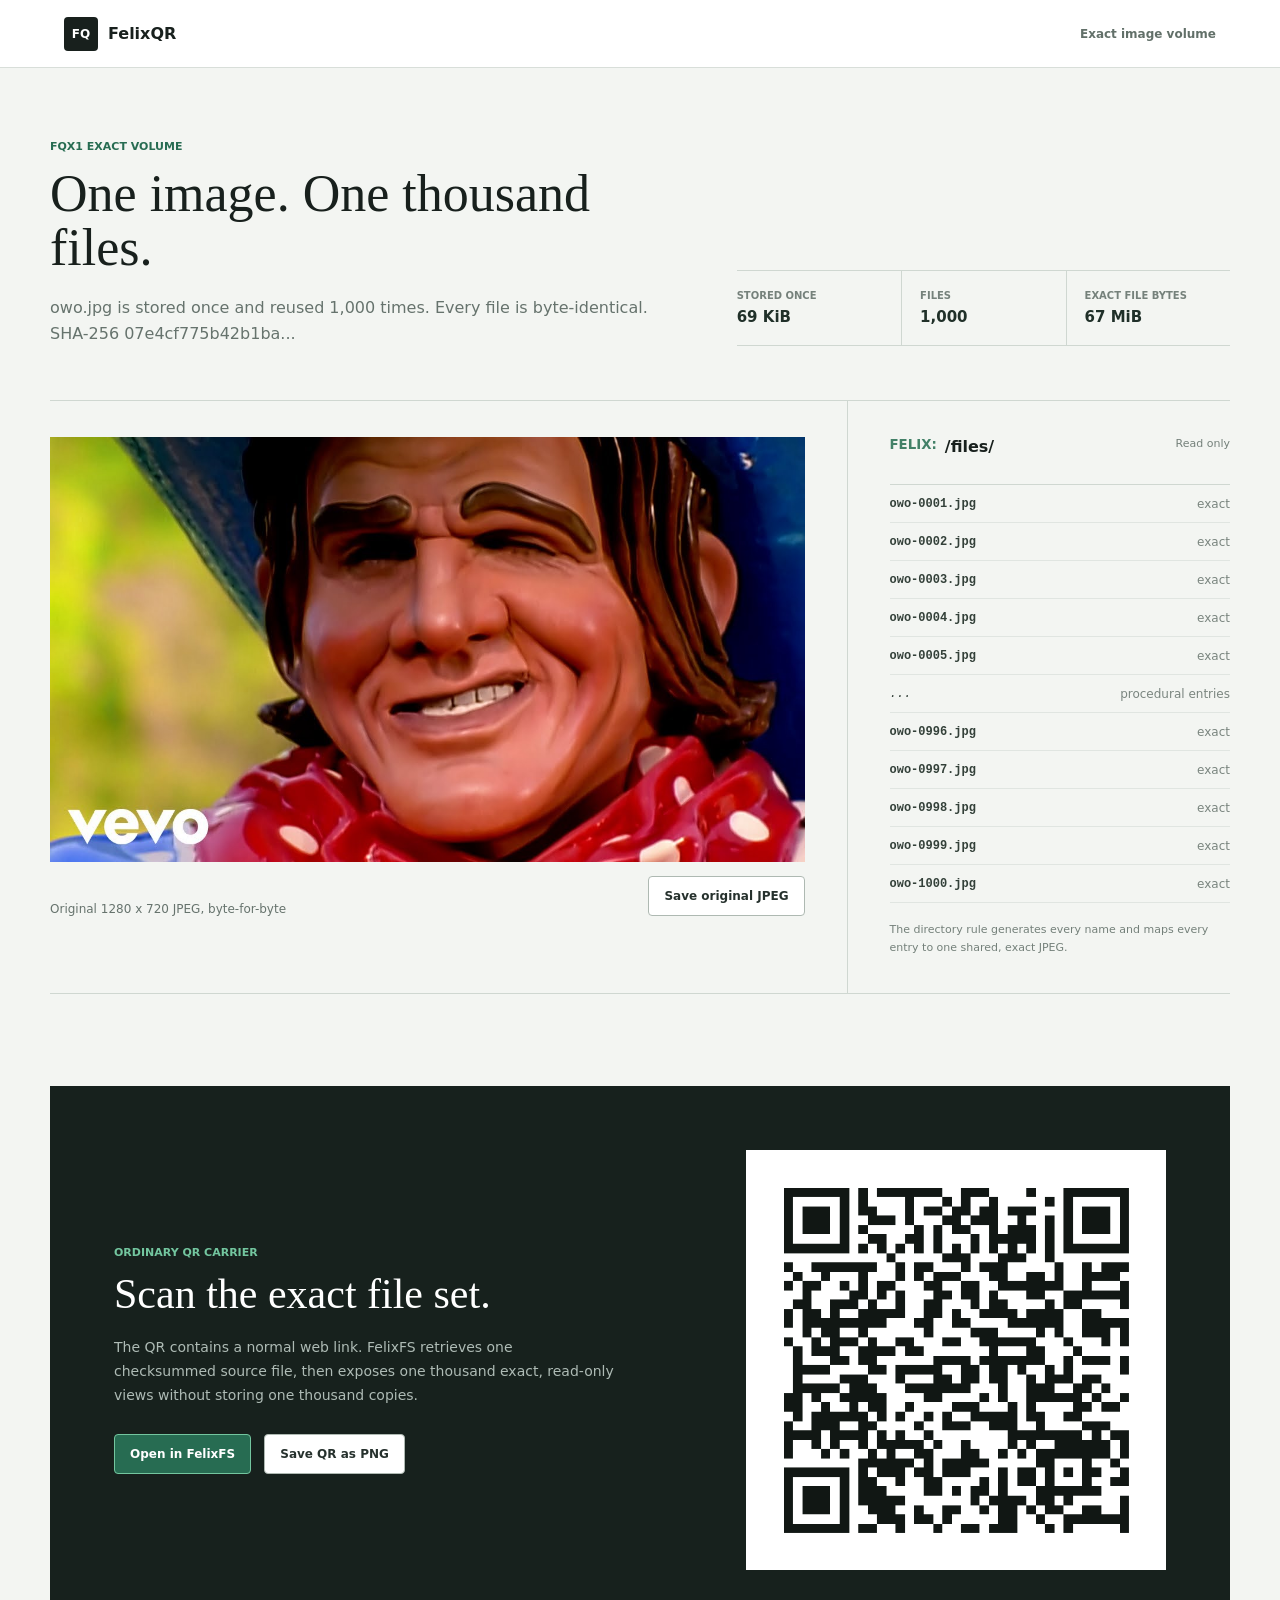
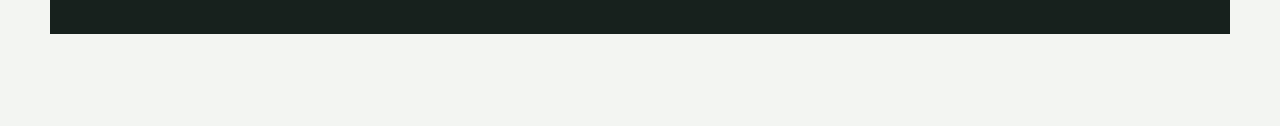
==== open/image/index.html @ 57d0bbc4 "Publish FelixQR site" ====
<!doctype html>
<html lang="en">
<head>
  <meta charset="utf-8">
  <meta name="viewport" content="width=device-width,initial-scale=1">
  <meta name="theme-color" content="#f3f5f2">
  <title>FelixFS Exact Image Set</title>
  <link rel="stylesheet" href="image.css?v=4">
</head>
<body>
  <header>
    <a href="../" aria-label="Back to FelixQR"><span>FQ</span> FelixQR</a>
    <strong>Exact image volume</strong>
  </header>

  <main>
    <section class="intro" aria-labelledby="page-title">
      <div>
        <p class="eyebrow">FQX1 exact volume</p>
        <h1 id="page-title">One image. One thousand files.</h1>
        <p id="status" aria-live="polite">Reading the exact file set...</p>
      </div>
      <dl>
        <div><dt>Stored once</dt><dd id="model-size">...</dd></div>
        <div><dt>Files</dt><dd id="file-count">...</dd></div>
        <div><dt>Exact file bytes</dt><dd id="logical-size">...</dd></div>
      </dl>
    </section>

    <section class="workspace" aria-label="Decoded geometric image and procedural directory">
      <figure>
        <img id="preview" width="1280" height="720" alt="Exact image decoded from FelixQR">
        <figcaption>
          <span>Original 1280 x 720 JPEG, byte-for-byte</span>
          <button id="save-image" type="button" disabled>Save original JPEG</button>
        </figcaption>
      </figure>

      <div class="directory">
        <div class="directory-head">
          <div><small>FELIX:</small><strong>/files/</strong></div>
          <span>Read only</span>
        </div>
        <ol id="files" aria-label="Procedurally generated files"></ol>
        <p>The directory rule generates every name and maps every entry to one shared, exact JPEG.</p>
      </div>
    </section>

    <section class="carrier" aria-labelledby="carrier-title">
      <div>
        <p class="eyebrow">Ordinary QR carrier</p>
        <h2 id="carrier-title">Scan the exact file set.</h2>
        <p>The QR contains a normal web link. FelixFS retrieves one checksummed source file, then exposes one thousand exact, read-only views without storing one thousand copies.</p>
        <a class="button primary" id="open-app" hidden>Open in FelixFS</a>
        <button id="save-qr" type="button" disabled>Save QR as PNG</button>
      </div>
      <canvas id="qr" width="520" height="520" aria-label="QR code containing the FelixFS image geometry"></canvas>
    </section>
  </main>

  <script src="../qrcode.bundle.js?v=4"></script>
  <script src="image.js?v=3"></script>
</body>
</html>
---- open/image/image.css ----
:root {
  color: #18201d;
  background: #f3f5f2;
  font-family: Inter, ui-sans-serif, system-ui, -apple-system, BlinkMacSystemFont, "Segoe UI", sans-serif;
  font-synthesis: none;
}

* { box-sizing: border-box; }
body { margin: 0; min-width: 0; }

header {
  min-height: 68px;
  padding: 0 5vw;
  display: flex;
  align-items: center;
  justify-content: space-between;
  border-bottom: 1px solid #d8ded9;
  background: #fff;
}

header a { display: flex; align-items: center; gap: 10px; color: inherit; font-weight: 750; text-decoration: none; }
header a span { width: 34px; height: 34px; display: grid; place-items: center; border-radius: 4px; background: #18201d; color: #fff; font-size: 12px; }
header strong { color: #627069; font-size: 12px; }

main { width: min(1180px, calc(100% - 48px)); margin: 0 auto; }
.intro { padding: 72px 0 54px; display: grid; grid-template-columns: 1fr minmax(420px, .8fr); align-items: end; gap: 70px; }
.eyebrow { margin: 0 0 14px; color: #276c52; font-size: 11px; font-weight: 780; text-transform: uppercase; }
h1, h2 { margin: 0; font: 500 52px/1.04 Georgia, "Times New Roman", serif; }
h2 { font-size: 42px; }
#status { margin: 20px 0 0; color: #66736d; line-height: 1.6; }

dl { margin: 0; display: grid; grid-template-columns: repeat(3, 1fr); border-top: 1px solid #cfd7d1; border-bottom: 1px solid #cfd7d1; }
dl div { padding: 19px 18px; }
dl div:first-child { padding-left: 0; }
dl div + div { border-left: 1px solid #cfd7d1; }
dt { color: #75817b; font-size: 10px; font-weight: 750; text-transform: uppercase; }
dd { margin: 7px 0 0; color: #203029; font-size: 15px; font-weight: 760; }

.workspace { display: grid; grid-template-columns: minmax(0, 1.35fr) minmax(300px, .65fr); border-top: 1px solid #cfd7d1; border-bottom: 1px solid #cfd7d1; }
figure { min-width: 0; margin: 0; padding: 36px 42px 36px 0; }
#preview { width: 100%; height: auto; display: block; aspect-ratio: 16 / 9; object-fit: contain; background: #101713; }
figcaption { min-height: 54px; display: flex; align-items: end; justify-content: space-between; gap: 18px; color: #66736d; font-size: 12px; }

button, .button { min-height: 40px; padding: 0 15px; display: inline-flex; align-items: center; justify-content: center; border: 1px solid #aeb9b2; border-radius: 4px; background: #fff; color: #26312d; font: inherit; font-size: 12px; font-weight: 720; text-decoration: none; cursor: pointer; }
.button.primary { margin-right: 8px; border-color: #73c69f; background: #276c52; color: #fff; }
button:disabled { color: #98a19c; cursor: default; }

.directory { min-width: 0; padding: 36px 0 36px 42px; border-left: 1px solid #cfd7d1; }
.directory-head { height: 48px; display: flex; align-items: start; justify-content: space-between; border-bottom: 1px solid #cfd7d1; }
.directory-head div { display: flex; gap: 8px; }
.directory-head small { color: #438168; font-weight: 780; }
.directory-head span { color: #74807a; font-size: 11px; }
.directory ol { margin: 0; padding: 0; list-style: none; }
.directory li { min-height: 38px; display: flex; align-items: center; justify-content: space-between; border-bottom: 1px solid #e0e5e1; color: #334039; font: 12px ui-monospace, SFMono-Regular, Consolas, monospace; }
.directory li span { color: #7a857f; font-family: Inter, ui-sans-serif, system-ui, sans-serif; }
.directory p { margin: 18px 0 0; color: #74807a; font-size: 11px; line-height: 1.6; }

.carrier { margin: 92px 0; padding: 64px; display: grid; grid-template-columns: 1fr 420px; align-items: center; gap: 90px; background: #17211d; color: #eaf1ed; }
.carrier > div { min-width: 0; }
.carrier .eyebrow { color: #73c69f; }
.carrier h2 { color: #fff; }
.carrier p:not(.eyebrow) { max-width: 500px; margin: 20px 0 26px; color: #aebbb5; font-size: 14px; line-height: 1.7; }
#qr { width: 100% !important; height: auto !important; display: block; background: #fff; }

@media (max-width: 820px) {
  main { width: min(680px, calc(100% - 36px)); }
  .intro { grid-template-columns: 1fr; gap: 34px; }
  .workspace { grid-template-columns: 1fr; }
  figure { padding-right: 0; }
  .directory { padding-left: 0; border-top: 1px solid #cfd7d1; border-left: 0; }
  .carrier { padding: 42px; grid-template-columns: minmax(0, 1fr); gap: 42px; }
  #qr { min-width: 0; max-width: 420px; }
}

@media (max-width: 480px) {
  header { min-height: 60px; padding: 0 16px; }
  header strong { display: none; }
  main { width: calc(100% - 32px); }
  .intro { padding: 48px 0 38px; }
  h1 { font-size: 40px; }
  h2 { font-size: 34px; }
  dl { grid-template-columns: 1fr; }
  dl div, dl div:first-child { padding: 14px 0; }
  dl div + div { border-top: 1px solid #cfd7d1; border-left: 0; }
  figcaption { padding: 14px 0; align-items: stretch; flex-direction: column; }
  .carrier { margin: 62px -16px 0; padding: 42px 16px; }
}
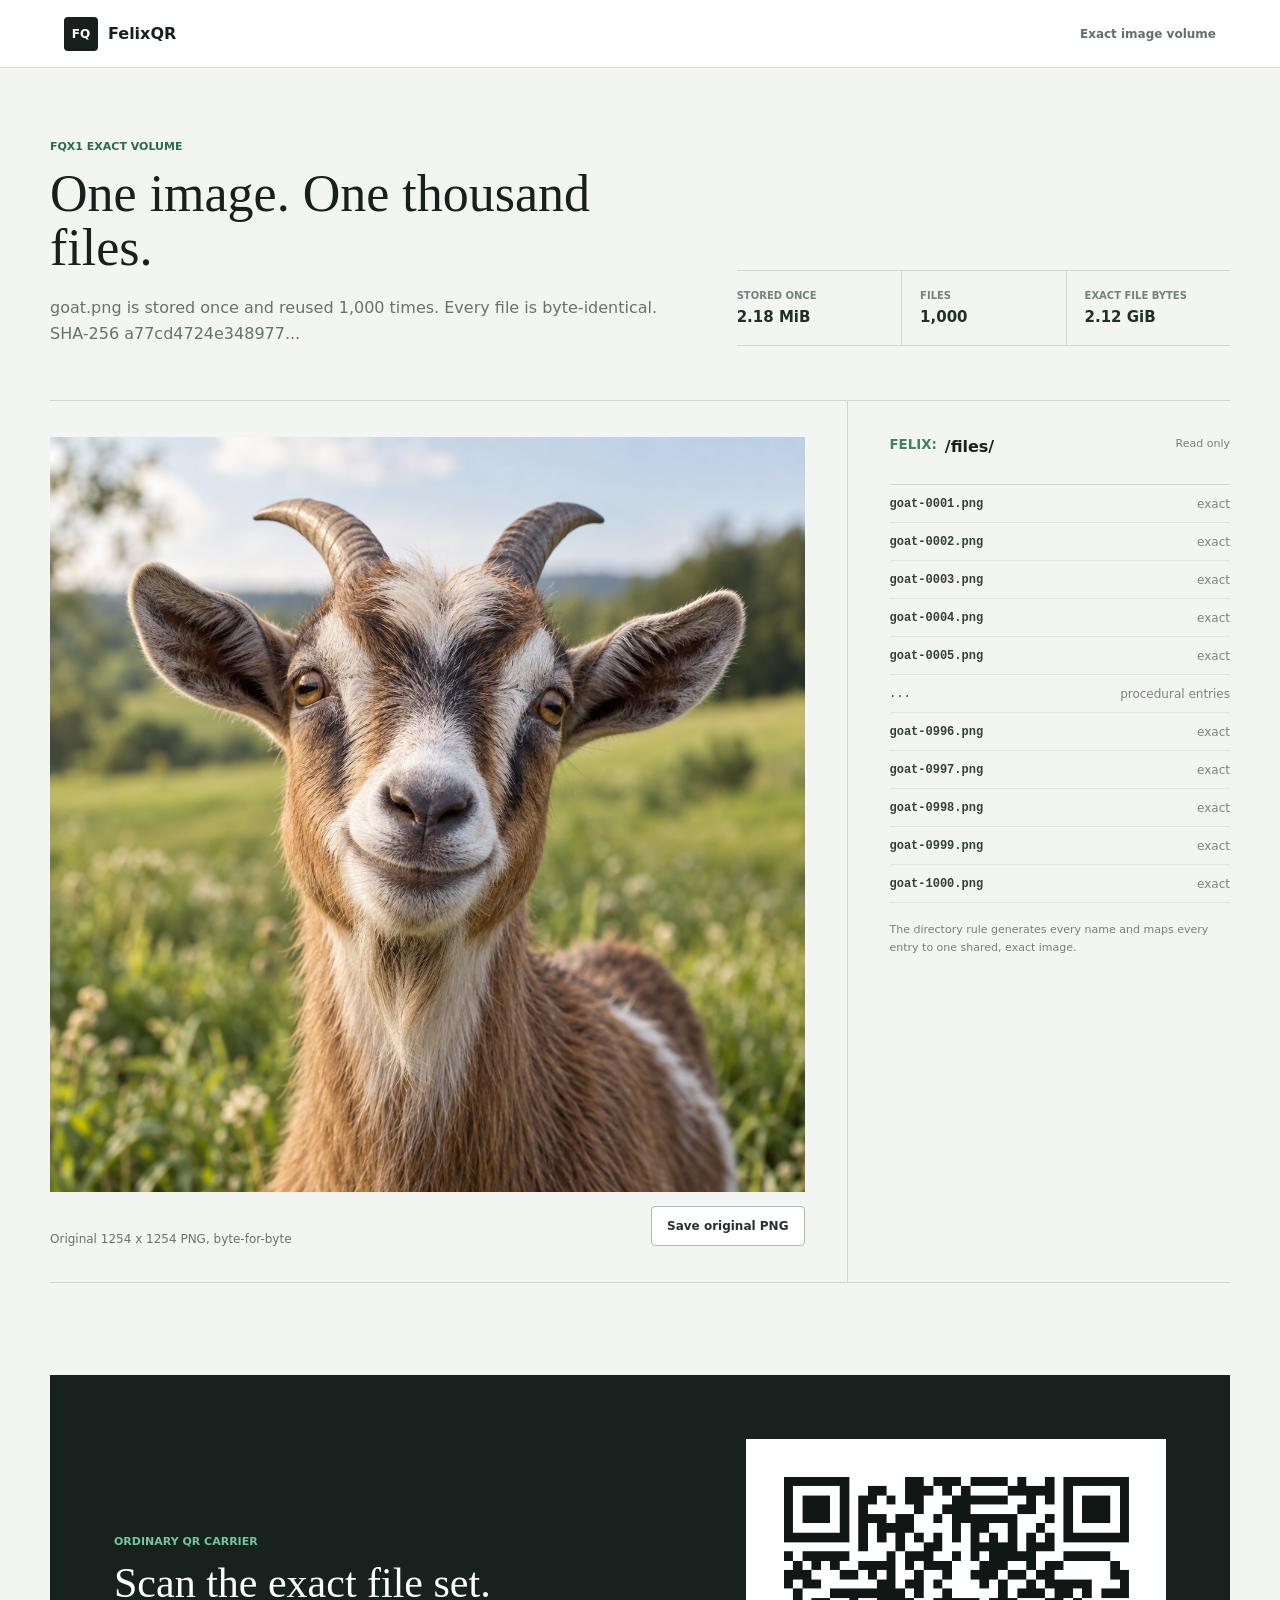
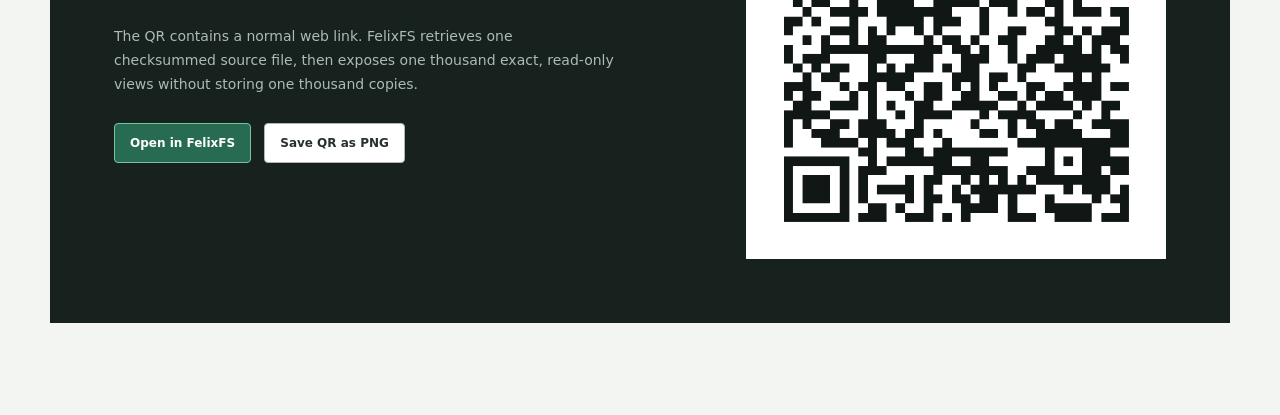
==== commit 6146e675: "Use goat portrait for exact image demo" ====
--- a/open/image/index.html
+++ b/open/image/index.html
@@ -1,64 +1,64 @@
-<!doctype html>
-<html lang="en">
-<head>
-  <meta charset="utf-8">
-  <meta name="viewport" content="width=device-width,initial-scale=1">
-  <meta name="theme-color" content="#f3f5f2">
-  <title>FelixFS Exact Image Set</title>
-  <link rel="stylesheet" href="image.css?v=4">
-</head>
-<body>
-  <header>
-    <a href="../" aria-label="Back to FelixQR"><span>FQ</span> FelixQR</a>
-    <strong>Exact image volume</strong>
-  </header>
-
-  <main>
-    <section class="intro" aria-labelledby="page-title">
-      <div>
-        <p class="eyebrow">FQX1 exact volume</p>
-        <h1 id="page-title">One image. One thousand files.</h1>
-        <p id="status" aria-live="polite">Reading the exact file set...</p>
-      </div>
-      <dl>
-        <div><dt>Stored once</dt><dd id="model-size">...</dd></div>
-        <div><dt>Files</dt><dd id="file-count">...</dd></div>
-        <div><dt>Exact file bytes</dt><dd id="logical-size">...</dd></div>
-      </dl>
-    </section>
-
-    <section class="workspace" aria-label="Decoded geometric image and procedural directory">
-      <figure>
-        <img id="preview" width="1280" height="720" alt="Exact image decoded from FelixQR">
+<!doctype html>
+<html lang="en">
+<head>
+  <meta charset="utf-8">
+  <meta name="viewport" content="width=device-width,initial-scale=1">
+  <meta name="theme-color" content="#f3f5f2">
+  <title>FelixFS Exact Image Set</title>
+  <link rel="stylesheet" href="image.css?v=4">
+</head>
+<body>
+  <header>
+    <a href="../" aria-label="Back to FelixQR"><span>FQ</span> FelixQR</a>
+    <strong>Exact image volume</strong>
+  </header>
+
+  <main>
+    <section class="intro" aria-labelledby="page-title">
+      <div>
+        <p class="eyebrow">FQX1 exact volume</p>
+        <h1 id="page-title">One image. One thousand files.</h1>
+        <p id="status" aria-live="polite">Reading the exact file set...</p>
+      </div>
+      <dl>
+        <div><dt>Stored once</dt><dd id="model-size">...</dd></div>
+        <div><dt>Files</dt><dd id="file-count">...</dd></div>
+        <div><dt>Exact file bytes</dt><dd id="logical-size">...</dd></div>
+      </dl>
+    </section>
+
+    <section class="workspace" aria-label="Decoded geometric image and procedural directory">
+      <figure>
+        <img id="preview" width="1254" height="1254" alt="Exact image decoded from FelixQR">
         <figcaption>
-          <span>Original 1280 x 720 JPEG, byte-for-byte</span>
-          <button id="save-image" type="button" disabled>Save original JPEG</button>
-        </figcaption>
-      </figure>
-
-      <div class="directory">
-        <div class="directory-head">
-          <div><small>FELIX:</small><strong>/files/</strong></div>
-          <span>Read only</span>
-        </div>
-        <ol id="files" aria-label="Procedurally generated files"></ol>
-        <p>The directory rule generates every name and maps every entry to one shared, exact JPEG.</p>
-      </div>
-    </section>
-
-    <section class="carrier" aria-labelledby="carrier-title">
-      <div>
-        <p class="eyebrow">Ordinary QR carrier</p>
-        <h2 id="carrier-title">Scan the exact file set.</h2>
-        <p>The QR contains a normal web link. FelixFS retrieves one checksummed source file, then exposes one thousand exact, read-only views without storing one thousand copies.</p>
-        <a class="button primary" id="open-app" hidden>Open in FelixFS</a>
-        <button id="save-qr" type="button" disabled>Save QR as PNG</button>
-      </div>
-      <canvas id="qr" width="520" height="520" aria-label="QR code containing the FelixFS image geometry"></canvas>
-    </section>
-  </main>
-
-  <script src="../qrcode.bundle.js?v=4"></script>
-  <script src="image.js?v=3"></script>
-</body>
-</html>
+          <span id="image-caption">Original image, byte-for-byte</span>
+          <button id="save-image" type="button" disabled>Save original image</button>
+        </figcaption>
+      </figure>
+
+      <div class="directory">
+        <div class="directory-head">
+          <div><small>FELIX:</small><strong>/files/</strong></div>
+          <span>Read only</span>
+        </div>
+        <ol id="files" aria-label="Procedurally generated files"></ol>
+        <p>The directory rule generates every name and maps every entry to one shared, exact image.</p>
+      </div>
+    </section>
+
+    <section class="carrier" aria-labelledby="carrier-title">
+      <div>
+        <p class="eyebrow">Ordinary QR carrier</p>
+        <h2 id="carrier-title">Scan the exact file set.</h2>
+        <p>The QR contains a normal web link. FelixFS retrieves one checksummed source file, then exposes one thousand exact, read-only views without storing one thousand copies.</p>
+        <a class="button primary" id="open-app" hidden>Open in FelixFS</a>
+        <button id="save-qr" type="button" disabled>Save QR as PNG</button>
+      </div>
+      <canvas id="qr" width="520" height="520" aria-label="QR code containing the FelixFS image geometry"></canvas>
+    </section>
+  </main>
+
+  <script src="../qrcode.bundle.js?v=4"></script>
+  <script src="image.js?v=4"></script>
+</body>
+</html>
--- a/open/image/image.css
+++ b/open/image/image.css
@@ -1,87 +1,87 @@
-:root {
-  color: #18201d;
-  background: #f3f5f2;
-  font-family: Inter, ui-sans-serif, system-ui, -apple-system, BlinkMacSystemFont, "Segoe UI", sans-serif;
-  font-synthesis: none;
-}
-
-* { box-sizing: border-box; }
-body { margin: 0; min-width: 0; }
-
-header {
-  min-height: 68px;
-  padding: 0 5vw;
-  display: flex;
-  align-items: center;
-  justify-content: space-between;
-  border-bottom: 1px solid #d8ded9;
-  background: #fff;
-}
-
-header a { display: flex; align-items: center; gap: 10px; color: inherit; font-weight: 750; text-decoration: none; }
-header a span { width: 34px; height: 34px; display: grid; place-items: center; border-radius: 4px; background: #18201d; color: #fff; font-size: 12px; }
-header strong { color: #627069; font-size: 12px; }
-
-main { width: min(1180px, calc(100% - 48px)); margin: 0 auto; }
-.intro { padding: 72px 0 54px; display: grid; grid-template-columns: 1fr minmax(420px, .8fr); align-items: end; gap: 70px; }
-.eyebrow { margin: 0 0 14px; color: #276c52; font-size: 11px; font-weight: 780; text-transform: uppercase; }
-h1, h2 { margin: 0; font: 500 52px/1.04 Georgia, "Times New Roman", serif; }
-h2 { font-size: 42px; }
-#status { margin: 20px 0 0; color: #66736d; line-height: 1.6; }
-
-dl { margin: 0; display: grid; grid-template-columns: repeat(3, 1fr); border-top: 1px solid #cfd7d1; border-bottom: 1px solid #cfd7d1; }
-dl div { padding: 19px 18px; }
-dl div:first-child { padding-left: 0; }
-dl div + div { border-left: 1px solid #cfd7d1; }
-dt { color: #75817b; font-size: 10px; font-weight: 750; text-transform: uppercase; }
-dd { margin: 7px 0 0; color: #203029; font-size: 15px; font-weight: 760; }
-
-.workspace { display: grid; grid-template-columns: minmax(0, 1.35fr) minmax(300px, .65fr); border-top: 1px solid #cfd7d1; border-bottom: 1px solid #cfd7d1; }
-figure { min-width: 0; margin: 0; padding: 36px 42px 36px 0; }
-#preview { width: 100%; height: auto; display: block; aspect-ratio: 16 / 9; object-fit: contain; background: #101713; }
-figcaption { min-height: 54px; display: flex; align-items: end; justify-content: space-between; gap: 18px; color: #66736d; font-size: 12px; }
-
-button, .button { min-height: 40px; padding: 0 15px; display: inline-flex; align-items: center; justify-content: center; border: 1px solid #aeb9b2; border-radius: 4px; background: #fff; color: #26312d; font: inherit; font-size: 12px; font-weight: 720; text-decoration: none; cursor: pointer; }
-.button.primary { margin-right: 8px; border-color: #73c69f; background: #276c52; color: #fff; }
-button:disabled { color: #98a19c; cursor: default; }
-
-.directory { min-width: 0; padding: 36px 0 36px 42px; border-left: 1px solid #cfd7d1; }
-.directory-head { height: 48px; display: flex; align-items: start; justify-content: space-between; border-bottom: 1px solid #cfd7d1; }
-.directory-head div { display: flex; gap: 8px; }
-.directory-head small { color: #438168; font-weight: 780; }
-.directory-head span { color: #74807a; font-size: 11px; }
-.directory ol { margin: 0; padding: 0; list-style: none; }
-.directory li { min-height: 38px; display: flex; align-items: center; justify-content: space-between; border-bottom: 1px solid #e0e5e1; color: #334039; font: 12px ui-monospace, SFMono-Regular, Consolas, monospace; }
-.directory li span { color: #7a857f; font-family: Inter, ui-sans-serif, system-ui, sans-serif; }
-.directory p { margin: 18px 0 0; color: #74807a; font-size: 11px; line-height: 1.6; }
-
-.carrier { margin: 92px 0; padding: 64px; display: grid; grid-template-columns: 1fr 420px; align-items: center; gap: 90px; background: #17211d; color: #eaf1ed; }
-.carrier > div { min-width: 0; }
-.carrier .eyebrow { color: #73c69f; }
-.carrier h2 { color: #fff; }
-.carrier p:not(.eyebrow) { max-width: 500px; margin: 20px 0 26px; color: #aebbb5; font-size: 14px; line-height: 1.7; }
-#qr { width: 100% !important; height: auto !important; display: block; background: #fff; }
-
-@media (max-width: 820px) {
-  main { width: min(680px, calc(100% - 36px)); }
-  .intro { grid-template-columns: 1fr; gap: 34px; }
-  .workspace { grid-template-columns: 1fr; }
-  figure { padding-right: 0; }
-  .directory { padding-left: 0; border-top: 1px solid #cfd7d1; border-left: 0; }
-  .carrier { padding: 42px; grid-template-columns: minmax(0, 1fr); gap: 42px; }
-  #qr { min-width: 0; max-width: 420px; }
-}
-
-@media (max-width: 480px) {
-  header { min-height: 60px; padding: 0 16px; }
-  header strong { display: none; }
-  main { width: calc(100% - 32px); }
-  .intro { padding: 48px 0 38px; }
-  h1 { font-size: 40px; }
-  h2 { font-size: 34px; }
-  dl { grid-template-columns: 1fr; }
-  dl div, dl div:first-child { padding: 14px 0; }
-  dl div + div { border-top: 1px solid #cfd7d1; border-left: 0; }
-  figcaption { padding: 14px 0; align-items: stretch; flex-direction: column; }
-  .carrier { margin: 62px -16px 0; padding: 42px 16px; }
-}
+:root {
+  color: #18201d;
+  background: #f3f5f2;
+  font-family: Inter, ui-sans-serif, system-ui, -apple-system, BlinkMacSystemFont, "Segoe UI", sans-serif;
+  font-synthesis: none;
+}
+
+* { box-sizing: border-box; }
+body { margin: 0; min-width: 0; }
+
+header {
+  min-height: 68px;
+  padding: 0 5vw;
+  display: flex;
+  align-items: center;
+  justify-content: space-between;
+  border-bottom: 1px solid #d8ded9;
+  background: #fff;
+}
+
+header a { display: flex; align-items: center; gap: 10px; color: inherit; font-weight: 750; text-decoration: none; }
+header a span { width: 34px; height: 34px; display: grid; place-items: center; border-radius: 4px; background: #18201d; color: #fff; font-size: 12px; }
+header strong { color: #627069; font-size: 12px; }
+
+main { width: min(1180px, calc(100% - 48px)); margin: 0 auto; }
+.intro { padding: 72px 0 54px; display: grid; grid-template-columns: 1fr minmax(420px, .8fr); align-items: end; gap: 70px; }
+.eyebrow { margin: 0 0 14px; color: #276c52; font-size: 11px; font-weight: 780; text-transform: uppercase; }
+h1, h2 { margin: 0; font: 500 52px/1.04 Georgia, "Times New Roman", serif; }
+h2 { font-size: 42px; }
+#status { margin: 20px 0 0; color: #66736d; line-height: 1.6; }
+
+dl { margin: 0; display: grid; grid-template-columns: repeat(3, 1fr); border-top: 1px solid #cfd7d1; border-bottom: 1px solid #cfd7d1; }
+dl div { padding: 19px 18px; }
+dl div:first-child { padding-left: 0; }
+dl div + div { border-left: 1px solid #cfd7d1; }
+dt { color: #75817b; font-size: 10px; font-weight: 750; text-transform: uppercase; }
+dd { margin: 7px 0 0; color: #203029; font-size: 15px; font-weight: 760; }
+
+.workspace { display: grid; grid-template-columns: minmax(0, 1.35fr) minmax(300px, .65fr); border-top: 1px solid #cfd7d1; border-bottom: 1px solid #cfd7d1; }
+figure { min-width: 0; margin: 0; padding: 36px 42px 36px 0; }
+#preview { width: 100%; height: auto; display: block; aspect-ratio: auto; object-fit: contain; background: #101713; }
+figcaption { min-height: 54px; display: flex; align-items: end; justify-content: space-between; gap: 18px; color: #66736d; font-size: 12px; }
+
+button, .button { min-height: 40px; padding: 0 15px; display: inline-flex; align-items: center; justify-content: center; border: 1px solid #aeb9b2; border-radius: 4px; background: #fff; color: #26312d; font: inherit; font-size: 12px; font-weight: 720; text-decoration: none; cursor: pointer; }
+.button.primary { margin-right: 8px; border-color: #73c69f; background: #276c52; color: #fff; }
+button:disabled { color: #98a19c; cursor: default; }
+
+.directory { min-width: 0; padding: 36px 0 36px 42px; border-left: 1px solid #cfd7d1; }
+.directory-head { height: 48px; display: flex; align-items: start; justify-content: space-between; border-bottom: 1px solid #cfd7d1; }
+.directory-head div { display: flex; gap: 8px; }
+.directory-head small { color: #438168; font-weight: 780; }
+.directory-head span { color: #74807a; font-size: 11px; }
+.directory ol { margin: 0; padding: 0; list-style: none; }
+.directory li { min-height: 38px; display: flex; align-items: center; justify-content: space-between; border-bottom: 1px solid #e0e5e1; color: #334039; font: 12px ui-monospace, SFMono-Regular, Consolas, monospace; }
+.directory li span { color: #7a857f; font-family: Inter, ui-sans-serif, system-ui, sans-serif; }
+.directory p { margin: 18px 0 0; color: #74807a; font-size: 11px; line-height: 1.6; }
+
+.carrier { margin: 92px 0; padding: 64px; display: grid; grid-template-columns: 1fr 420px; align-items: center; gap: 90px; background: #17211d; color: #eaf1ed; }
+.carrier > div { min-width: 0; }
+.carrier .eyebrow { color: #73c69f; }
+.carrier h2 { color: #fff; }
+.carrier p:not(.eyebrow) { max-width: 500px; margin: 20px 0 26px; color: #aebbb5; font-size: 14px; line-height: 1.7; }
+#qr { width: 100% !important; height: auto !important; display: block; background: #fff; }
+
+@media (max-width: 820px) {
+  main { width: min(680px, calc(100% - 36px)); }
+  .intro { grid-template-columns: 1fr; gap: 34px; }
+  .workspace { grid-template-columns: 1fr; }
+  figure { padding-right: 0; }
+  .directory { padding-left: 0; border-top: 1px solid #cfd7d1; border-left: 0; }
+  .carrier { padding: 42px; grid-template-columns: minmax(0, 1fr); gap: 42px; }
+  #qr { min-width: 0; max-width: 420px; }
+}
+
+@media (max-width: 480px) {
+  header { min-height: 60px; padding: 0 16px; }
+  header strong { display: none; }
+  main { width: calc(100% - 32px); }
+  .intro { padding: 48px 0 38px; }
+  h1 { font-size: 40px; }
+  h2 { font-size: 34px; }
+  dl { grid-template-columns: 1fr; }
+  dl div, dl div:first-child { padding: 14px 0; }
+  dl div + div { border-top: 1px solid #cfd7d1; border-left: 0; }
+  figcaption { padding: 14px 0; align-items: stretch; flex-direction: column; }
+  .carrier { margin: 62px -16px 0; padding: 42px 16px; }
+}
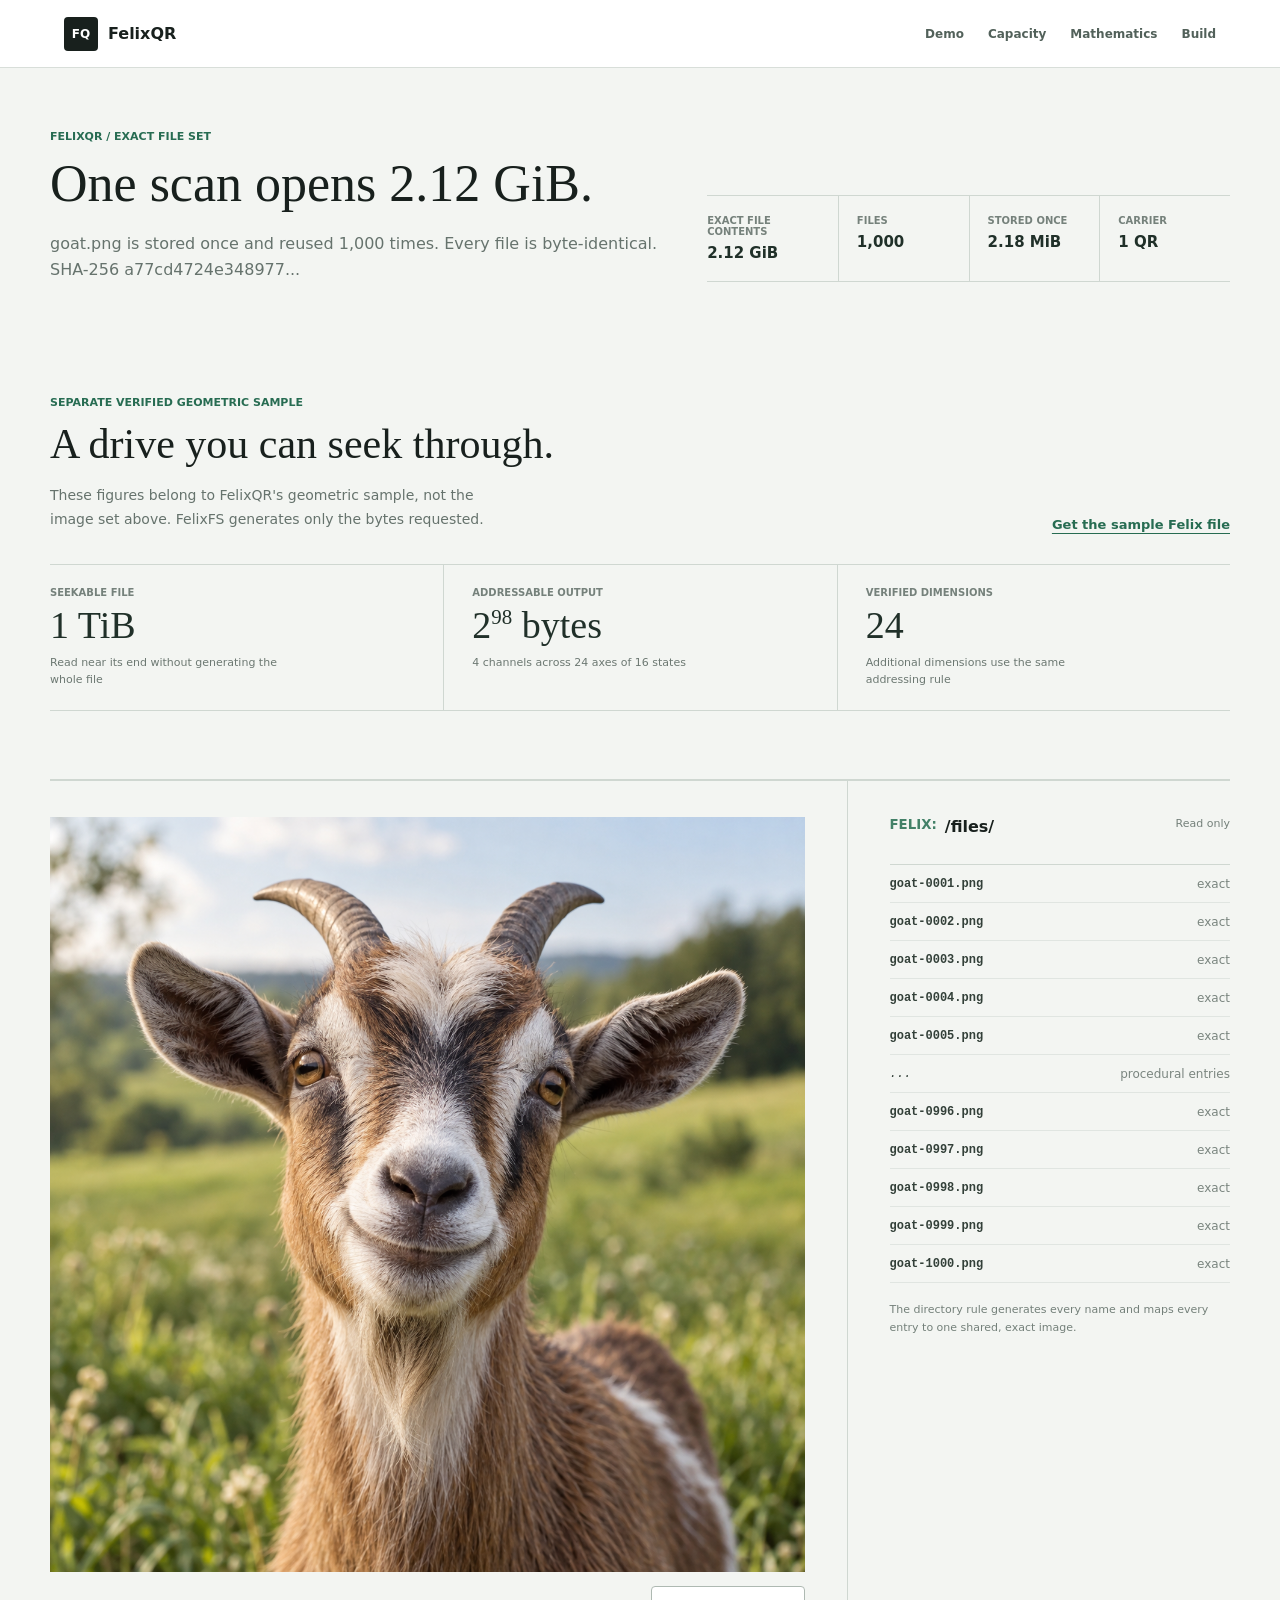
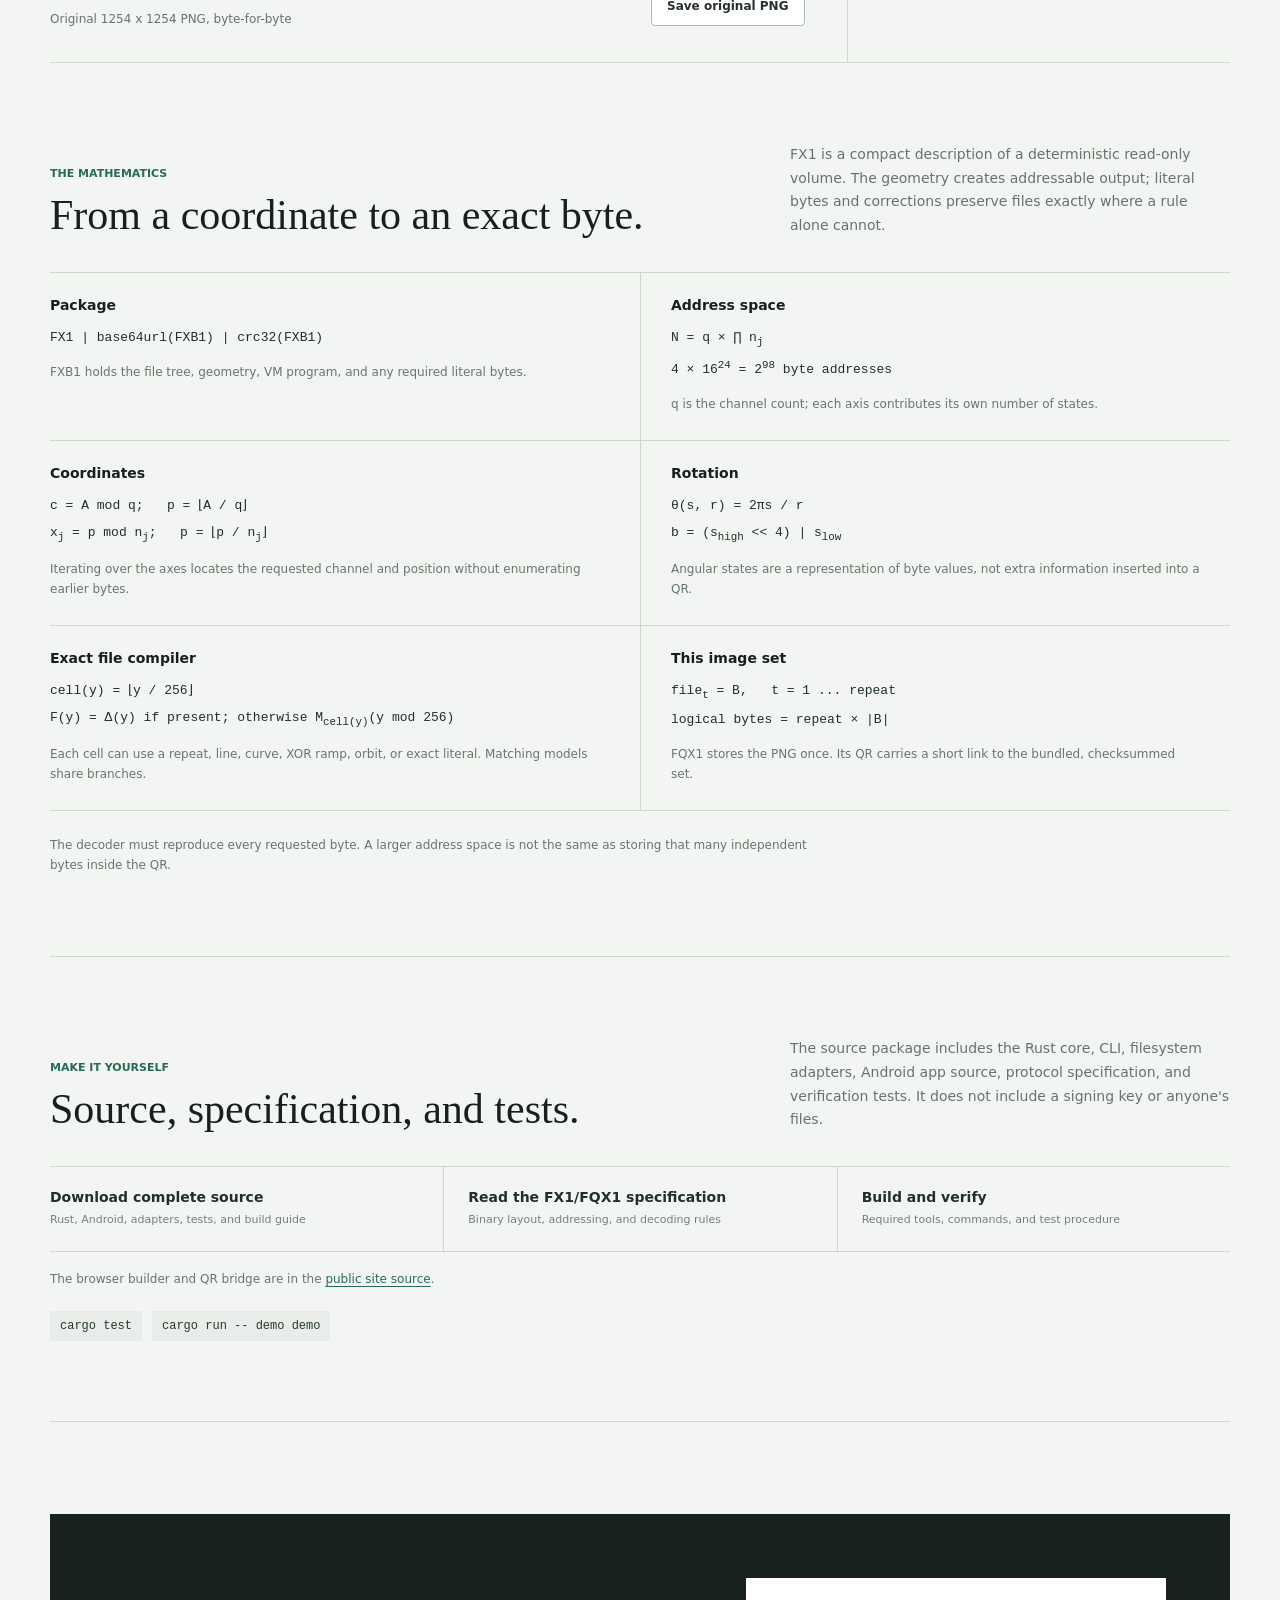
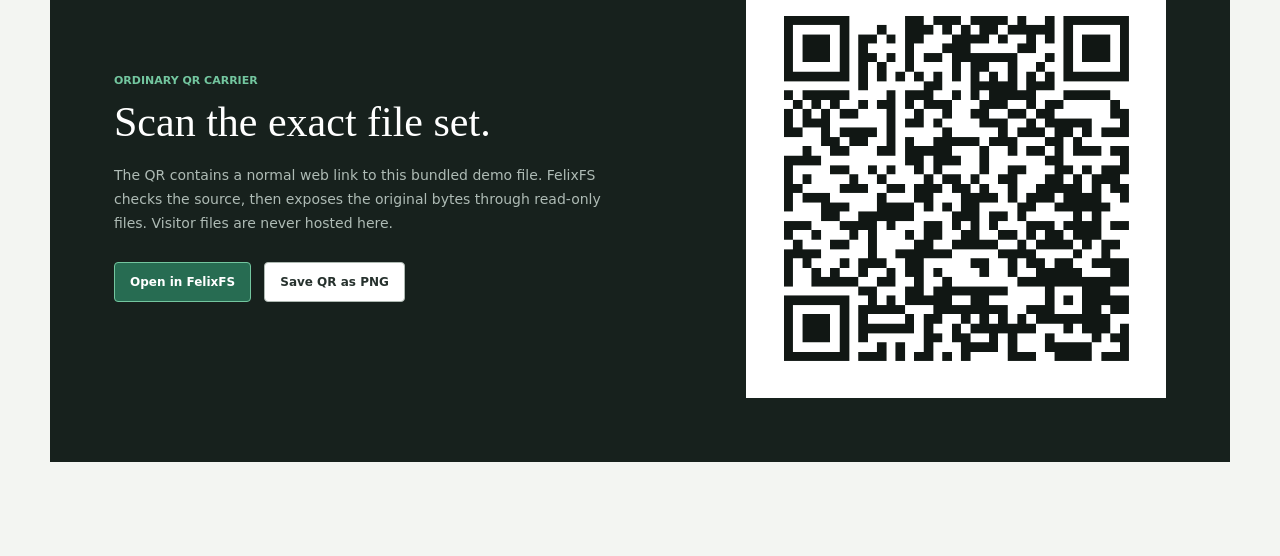
==== commit daadd587: "Show FelixQR capacity, math, and source on demo" ====
--- a/open/image/index.html
+++ b/open/image/index.html
@@ -4,30 +4,52 @@
   <meta charset="utf-8">
   <meta name="viewport" content="width=device-width,initial-scale=1">
   <meta name="theme-color" content="#f3f5f2">
-  <title>FelixFS Exact Image Set</title>
-  <link rel="stylesheet" href="image.css?v=4">
+  <title>FelixQR Capacity Demo</title>
+  <link rel="stylesheet" href="image.css?v=5">
 </head>
 <body>
-  <header>
-    <a href="../" aria-label="Back to FelixQR"><span>FQ</span> FelixQR</a>
-    <strong>Exact image volume</strong>
-  </header>
-
-  <main>
-    <section class="intro" aria-labelledby="page-title">
+  <header>
+    <a href="../" aria-label="Back to FelixQR"><span>FQ</span> FelixQR</a>
+    <nav aria-label="On this page">
+      <a href="#demo">Demo</a>
+      <a href="#capacity">Capacity</a>
+      <a href="#mathematics">Mathematics</a>
+      <a href="#build">Build</a>
+    </nav>
+  </header>
+
+  <main>
+    <section class="intro" id="demo" aria-labelledby="page-title">
       <div>
-        <p class="eyebrow">FQX1 exact volume</p>
-        <h1 id="page-title">One image. One thousand files.</h1>
-        <p id="status" aria-live="polite">Reading the exact file set...</p>
-      </div>
-      <dl>
-        <div><dt>Stored once</dt><dd id="model-size">...</dd></div>
-        <div><dt>Files</dt><dd id="file-count">...</dd></div>
-        <div><dt>Exact file bytes</dt><dd id="logical-size">...</dd></div>
-      </dl>
-    </section>
-
-    <section class="workspace" aria-label="Decoded geometric image and procedural directory">
+        <p class="eyebrow">FelixQR / exact file set</p>
+        <h1 id="page-title">One scan opens exact files.</h1>
+        <p id="status" aria-live="polite">Reading the exact file set...</p>
+      </div>
+      <dl>
+        <div><dt>Exact file contents</dt><dd id="logical-size">...</dd></div>
+        <div><dt>Files</dt><dd id="file-count">...</dd></div>
+        <div><dt>Stored once</dt><dd id="model-size">...</dd></div>
+        <div><dt>Carrier</dt><dd>1 QR</dd></div>
+      </dl>
+    </section>
+
+    <section class="capacity-proof" id="capacity" aria-labelledby="capacity-title">
+      <div class="capacity-proof-head">
+        <div>
+          <p class="eyebrow">Separate verified geometric sample</p>
+          <h2 id="capacity-title">A drive you can seek through.</h2>
+          <p>These figures belong to FelixQR's geometric sample, not the image set above. FelixFS generates only the bytes requested.</p>
+        </div>
+        <a href="../felix-sample.fx1" download>Get the sample Felix file</a>
+      </div>
+      <dl>
+        <div><dt>Seekable file</dt><dd>1 TiB</dd><small>Read near its end without generating the whole file</small></div>
+        <div><dt>Addressable output</dt><dd>2<sup>98</sup> bytes</dd><small>4 channels across 24 axes of 16 states</small></div>
+        <div><dt>Verified dimensions</dt><dd>24</dd><small>Additional dimensions use the same addressing rule</small></div>
+      </dl>
+    </section>
+
+    <section class="workspace" aria-label="Exact image and procedural directory">
       <figure>
         <img id="preview" width="1254" height="1254" alt="Exact image decoded from FelixQR">
         <figcaption>
@@ -44,21 +66,57 @@
         <ol id="files" aria-label="Procedurally generated files"></ol>
         <p>The directory rule generates every name and maps every entry to one shared, exact image.</p>
       </div>
-    </section>
-
-    <section class="carrier" aria-labelledby="carrier-title">
+    </section>
+
+    <section class="mathematics" id="mathematics" aria-labelledby="mathematics-title">
+      <div class="section-heading">
+        <div>
+          <p class="eyebrow">The mathematics</p>
+          <h2 id="mathematics-title">From a coordinate to an exact byte.</h2>
+        </div>
+        <p>FX1 is a compact description of a deterministic read-only volume. The geometry creates addressable output; literal bytes and corrections preserve files exactly where a rule alone cannot.</p>
+      </div>
+      <div class="math-grid">
+        <div><h3>Package</h3><code>FX1 | base64url(FXB1) | crc32(FXB1)</code><p>FXB1 holds the file tree, geometry, VM program, and any required literal bytes.</p></div>
+        <div><h3>Address space</h3><code>N = q &times; &prod; n<sub>j</sub></code><code>4 &times; 16<sup>24</sup> = 2<sup>98</sup> byte addresses</code><p>q is the channel count; each axis contributes its own number of states.</p></div>
+        <div><h3>Coordinates</h3><code>c = A mod q; &nbsp; p = &lfloor;A / q&rfloor;</code><code>x<sub>j</sub> = p mod n<sub>j</sub>; &nbsp; p = &lfloor;p / n<sub>j</sub>&rfloor;</code><p>Iterating over the axes locates the requested channel and position without enumerating earlier bytes.</p></div>
+        <div><h3>Rotation</h3><code>&theta;(s, r) = 2&pi;s / r</code><code>b = (s<sub>high</sub> &lt;&lt; 4) | s<sub>low</sub></code><p>Angular states are a representation of byte values, not extra information inserted into a QR.</p></div>
+        <div><h3>Exact file compiler</h3><code>cell(y) = &lfloor;y / 256&rfloor;</code><code>F(y) = &Delta;(y) if present; otherwise M<sub>cell(y)</sub>(y mod 256)</code><p>Each cell can use a repeat, line, curve, XOR ramp, orbit, or exact literal. Matching models share branches.</p></div>
+        <div><h3>This image set</h3><code>file<sub>t</sub> = B, &nbsp; t = 1 ... repeat</code><code>logical bytes = repeat &times; |B|</code><p>FQX1 stores the PNG once. Its QR carries a short link to the bundled, checksummed set.</p></div>
+      </div>
+      <p class="math-footnote">The decoder must reproduce every requested byte. A larger address space is not the same as storing that many independent bytes inside the QR.</p>
+    </section>
+
+    <section class="build" id="build" aria-labelledby="build-title">
+      <div class="section-heading">
+        <div>
+          <p class="eyebrow">Make it yourself</p>
+          <h2 id="build-title">Source, specification, and tests.</h2>
+        </div>
+        <p>The source package includes the Rust core, CLI, filesystem adapters, Android app source, protocol specification, and verification tests. It does not include a signing key or anyone's files.</p>
+      </div>
+      <div class="build-links">
+        <a href="../../felixfs-source.zip" download><strong>Download complete source</strong><span>Rust, Android, adapters, tests, and build guide</span></a>
+        <a href="https://github.com/FelixAGI/felixagi.github.io/blob/main/FELIXFS-SPEC.md"><strong>Read the FX1/FQX1 specification</strong><span>Binary layout, addressing, and decoding rules</span></a>
+        <a href="https://github.com/FelixAGI/felixagi.github.io/blob/main/BUILD.md"><strong>Build and verify</strong><span>Required tools, commands, and test procedure</span></a>
+      </div>
+      <p class="source-note">The browser builder and QR bridge are in the <a href="https://github.com/FelixAGI/felixagi.github.io">public site source</a>.</p>
+      <p class="build-command"><code>cargo test</code><code>cargo run -- demo demo</code></p>
+    </section>
+
+    <section class="carrier" id="scan" aria-labelledby="carrier-title">
       <div>
         <p class="eyebrow">Ordinary QR carrier</p>
         <h2 id="carrier-title">Scan the exact file set.</h2>
-        <p>The QR contains a normal web link. FelixFS retrieves one checksummed source file, then exposes one thousand exact, read-only views without storing one thousand copies.</p>
+        <p>The QR contains a normal web link to this bundled demo file. FelixFS checks the source, then exposes the original bytes through read-only files. Visitor files are never hosted here.</p>
         <a class="button primary" id="open-app" hidden>Open in FelixFS</a>
         <button id="save-qr" type="button" disabled>Save QR as PNG</button>
       </div>
-      <canvas id="qr" width="520" height="520" aria-label="QR code containing the FelixFS image geometry"></canvas>
+      <canvas id="qr" width="520" height="520" aria-label="QR code linking to the FelixQR exact image demonstration"></canvas>
     </section>
   </main>
 
   <script src="../qrcode.bundle.js?v=4"></script>
-  <script src="image.js?v=4"></script>
+  <script src="image.js?v=5"></script>
 </body>
 </html>
--- a/open/image/image.css
+++ b/open/image/image.css
@@ -18,23 +18,59 @@
   background: #fff;
 }
 
-header a { display: flex; align-items: center; gap: 10px; color: inherit; font-weight: 750; text-decoration: none; }
-header a span { width: 34px; height: 34px; display: grid; place-items: center; border-radius: 4px; background: #18201d; color: #fff; font-size: 12px; }
-header strong { color: #627069; font-size: 12px; }
+header a { display: flex; align-items: center; gap: 10px; color: inherit; font-weight: 750; text-decoration: none; }
+header a span { width: 34px; height: 34px; display: grid; place-items: center; border-radius: 4px; background: #18201d; color: #fff; font-size: 12px; }
+header nav { display: flex; align-items: center; gap: 24px; }
+header nav a { color: #52615a; font-size: 12px; font-weight: 650; }
+header nav a:hover, .capacity-proof-head a:hover, .build-links a:hover { color: #276c52; }
 
 main { width: min(1180px, calc(100% - 48px)); margin: 0 auto; }
-.intro { padding: 72px 0 54px; display: grid; grid-template-columns: 1fr minmax(420px, .8fr); align-items: end; gap: 70px; }
+.intro { padding: 62px 0 46px; display: grid; grid-template-columns: minmax(0, 1fr) minmax(500px, .85fr); align-items: end; gap: 42px; }
 .eyebrow { margin: 0 0 14px; color: #276c52; font-size: 11px; font-weight: 780; text-transform: uppercase; }
 h1, h2 { margin: 0; font: 500 52px/1.04 Georgia, "Times New Roman", serif; }
 h2 { font-size: 42px; }
 #status { margin: 20px 0 0; color: #66736d; line-height: 1.6; }
 
-dl { margin: 0; display: grid; grid-template-columns: repeat(3, 1fr); border-top: 1px solid #cfd7d1; border-bottom: 1px solid #cfd7d1; }
-dl div { padding: 19px 18px; }
+dl { margin: 0; display: grid; grid-template-columns: repeat(4, 1fr); border-top: 1px solid #cfd7d1; border-bottom: 1px solid #cfd7d1; }
+dl div { padding: 19px 18px; }
 dl div:first-child { padding-left: 0; }
 dl div + div { border-left: 1px solid #cfd7d1; }
 dt { color: #75817b; font-size: 10px; font-weight: 750; text-transform: uppercase; }
-dd { margin: 7px 0 0; color: #203029; font-size: 15px; font-weight: 760; }
+dd { margin: 7px 0 0; color: #203029; font-size: 15px; font-weight: 760; }
+
+.section-heading { display: flex; justify-content: space-between; align-items: end; gap: 48px; }
+.section-heading > div { max-width: 610px; }
+.section-heading > p, .capacity-proof-head p:not(.eyebrow) { max-width: 440px; margin: 0; color: #66736d; font-size: 14px; line-height: 1.7; }
+.capacity-proof { padding: 68px 0; border-bottom: 1px solid #cfd7d1; }
+.capacity-proof-head { display: flex; justify-content: space-between; align-items: end; gap: 32px; }
+.capacity-proof-head h2 { margin-bottom: 17px; }
+.capacity-proof-head a { flex: none; color: #276c52; font-size: 13px; font-weight: 750; text-underline-offset: 4px; }
+.capacity-proof dl { margin-top: 32px; grid-template-columns: repeat(3, minmax(0, 1fr)); }
+.capacity-proof dl div { padding: 22px 28px; }
+.capacity-proof dl div:first-child { padding-left: 0; }
+.capacity-proof dd { font: 500 38px/1.1 Georgia, "Times New Roman", serif; }
+.capacity-proof dd sup { font-size: .55em; }
+.capacity-proof small { display: block; max-width: 245px; margin-top: 9px; color: #6c7872; font-size: 11px; line-height: 1.5; }
+
+.mathematics, .build { padding: 80px 0; border-bottom: 1px solid #cfd7d1; }
+.math-grid { display: grid; grid-template-columns: repeat(2, minmax(0, 1fr)); margin-top: 34px; border-top: 1px solid #cfd7d1; }
+.math-grid > div { min-width: 0; padding: 24px 30px 26px 0; border-bottom: 1px solid #cfd7d1; }
+.math-grid > div:nth-child(even) { padding-left: 30px; border-left: 1px solid #cfd7d1; }
+.math-grid h3 { margin: 0 0 15px; font-size: 14px; }
+.math-grid code { display: block; width: fit-content; max-width: 100%; margin: 0 0 7px; color: #203029; font: 13px/1.5 ui-monospace, SFMono-Regular, Consolas, monospace; overflow-wrap: anywhere; }
+.math-grid p, .math-footnote { margin: 15px 0 0; color: #68766f; font-size: 12px; line-height: 1.65; }
+.math-footnote { max-width: 760px; margin-top: 25px; }
+.build-links { display: grid; grid-template-columns: repeat(3, minmax(0, 1fr)); margin-top: 34px; border-top: 1px solid #cfd7d1; border-bottom: 1px solid #cfd7d1; }
+.build-links a { min-width: 0; padding: 22px 24px; color: #203029; text-decoration: none; }
+.build-links a:first-child { padding-left: 0; }
+.build-links a + a { border-left: 1px solid #cfd7d1; }
+.build-links strong, .build-links span { display: block; }
+.build-links strong { font-size: 14px; }
+.build-links span { margin-top: 7px; color: #74807a; font-size: 11px; line-height: 1.5; }
+.source-note { margin: 18px 0 0; color: #68766f; font-size: 12px; line-height: 1.6; }
+.source-note a { color: #276c52; text-underline-offset: 3px; }
+.build-command { display: flex; flex-wrap: wrap; gap: 10px; margin: 22px 0 0; }
+.build-command code { padding: 8px 10px; background: #e8ede9; color: #263b30; font-size: 12px; }
 
 .workspace { display: grid; grid-template-columns: minmax(0, 1.35fr) minmax(300px, .65fr); border-top: 1px solid #cfd7d1; border-bottom: 1px solid #cfd7d1; }
 figure { min-width: 0; margin: 0; padding: 36px 42px 36px 0; }
@@ -62,26 +98,38 @@
 .carrier p:not(.eyebrow) { max-width: 500px; margin: 20px 0 26px; color: #aebbb5; font-size: 14px; line-height: 1.7; }
 #qr { width: 100% !important; height: auto !important; display: block; background: #fff; }
 
-@media (max-width: 820px) {
-  main { width: min(680px, calc(100% - 36px)); }
-  .intro { grid-template-columns: 1fr; gap: 34px; }
-  .workspace { grid-template-columns: 1fr; }
+@media (max-width: 820px) {
+  main { width: min(680px, calc(100% - 36px)); }
+  .intro { grid-template-columns: 1fr; gap: 34px; }
+  .section-heading, .capacity-proof-head { align-items: start; flex-direction: column; gap: 16px; }
+  .workspace { grid-template-columns: 1fr; }
   figure { padding-right: 0; }
   .directory { padding-left: 0; border-top: 1px solid #cfd7d1; border-left: 0; }
   .carrier { padding: 42px; grid-template-columns: minmax(0, 1fr); gap: 42px; }
   #qr { min-width: 0; max-width: 420px; }
 }
 
-@media (max-width: 480px) {
-  header { min-height: 60px; padding: 0 16px; }
-  header strong { display: none; }
-  main { width: calc(100% - 32px); }
-  .intro { padding: 48px 0 38px; }
-  h1 { font-size: 40px; }
-  h2 { font-size: 34px; }
-  dl { grid-template-columns: 1fr; }
-  dl div, dl div:first-child { padding: 14px 0; }
-  dl div + div { border-top: 1px solid #cfd7d1; border-left: 0; }
-  figcaption { padding: 14px 0; align-items: stretch; flex-direction: column; }
+@media (max-width: 480px) {
+  header { min-height: 60px; padding: 0 16px; }
+  header nav { gap: 10px; }
+  header nav a { font-size: 10px; }
+  header nav a:first-child { display: none; }
+  main { width: calc(100% - 32px); }
+  .intro { padding: 48px 0 38px; }
+  h1 { font-size: 40px; }
+  h2 { font-size: 34px; }
+  .intro dl { grid-template-columns: repeat(2, minmax(0, 1fr)); }
+  .intro dl div { padding: 14px 8px; }
+  .intro dl div:nth-child(odd) { padding-left: 0; border-left: 0; }
+  .intro dl div:nth-child(n + 3) { border-top: 1px solid #cfd7d1; }
+  .capacity-proof { padding: 52px 0; }
+  .capacity-proof dl, .math-grid, .build-links { grid-template-columns: 1fr; }
+  .capacity-proof dl div, .capacity-proof dl div:first-child { padding: 15px 0; }
+  .capacity-proof dl div + div { border-top: 1px solid #cfd7d1; border-left: 0; }
+  .mathematics, .build { padding: 56px 0; }
+  .math-grid > div, .math-grid > div:nth-child(even) { padding: 21px 0; border-left: 0; }
+  .build-links a, .build-links a:first-child { padding: 19px 0; }
+  .build-links a + a { border-top: 1px solid #cfd7d1; border-left: 0; }
+  figcaption { padding: 14px 0; align-items: stretch; flex-direction: column; }
   .carrier { margin: 62px -16px 0; padding: 42px 16px; }
 }
